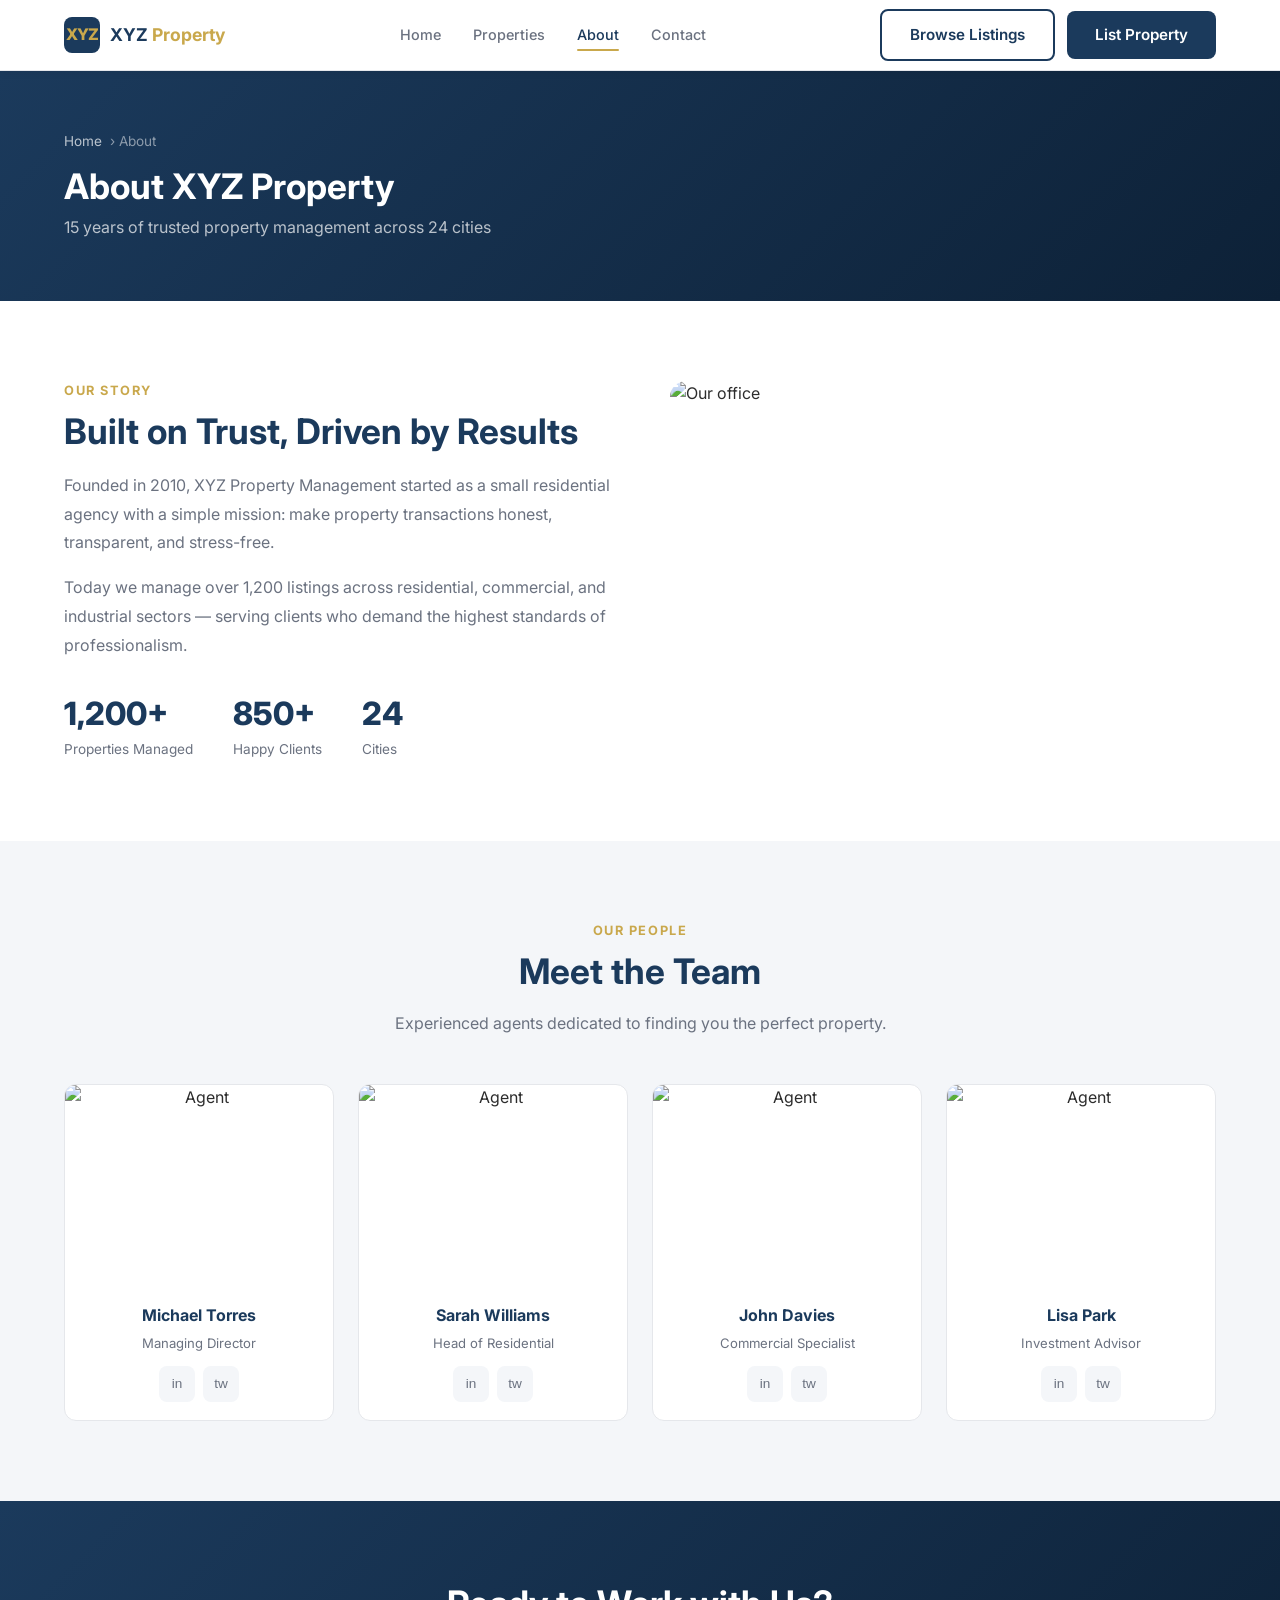
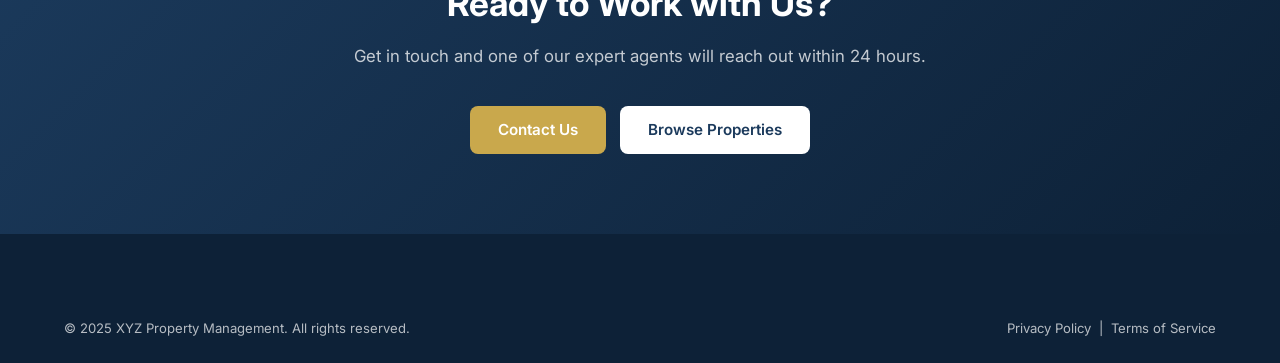
==== about.html @ dd991953 "Build: full XYZ Property Management website" ====
<!DOCTYPE html>
<html lang="en">
<head>
  <meta charset="UTF-8" />
  <meta name="viewport" content="width=device-width, initial-scale=1.0" />
  <title>About — XYZ Property Management</title>
  <link rel="stylesheet" href="assets/css/style.css" />
  <link href="https://fonts.googleapis.com/css2?family=Inter:wght@300;400;500;600;700;800&display=swap" rel="stylesheet" />
</head>
<body>

  <nav class="navbar">
    <div class="container navbar__inner">
      <a href="index.html" class="navbar__logo">
        <div class="logo-icon">XYZ</div>
        <span class="logo-name">XYZ <span>Property</span></span>
      </a>
      <div class="navbar__links">
        <a href="index.html">Home</a>
        <a href="properties.html">Properties</a>
        <a href="about.html" class="active">About</a>
        <a href="contact.html">Contact</a>
      </div>
      <div class="navbar__actions">
        <a href="properties.html" class="btn btn--outline">Browse Listings</a>
        <a href="contact.html" class="btn btn--primary">List Property</a>
      </div>
      <button class="hamburger"><span></span><span></span><span></span></button>
    </div>
  </nav>

  <div class="mobile-menu">
    <button class="mobile-menu__close">&times;</button>
    <a href="index.html">Home</a>
    <a href="properties.html">Properties</a>
    <a href="about.html">About</a>
    <a href="contact.html">Contact</a>
    <a href="contact.html" class="btn btn--primary">List Property</a>
  </div>

  <div class="page-hero">
    <div class="container">
      <div class="breadcrumb"><a href="index.html">Home</a> › About</div>
      <h1>About XYZ Property</h1>
      <p>15 years of trusted property management across 24 cities</p>
    </div>
  </div>

  <!-- Mission -->
  <section class="section section--white">
    <div class="container">
      <div style="display:grid;grid-template-columns:1fr 1fr;gap:60px;align-items:center">
        <div>
          <p class="section-label">Our Story</p>
          <h2 class="section-title">Built on Trust, Driven by Results</h2>
          <p style="color:var(--text-light);line-height:1.8;margin-bottom:16px">Founded in 2010, XYZ Property Management started as a small residential agency with a simple mission: make property transactions honest, transparent, and stress-free.</p>
          <p style="color:var(--text-light);line-height:1.8;margin-bottom:28px">Today we manage over 1,200 listings across residential, commercial, and industrial sectors — serving clients who demand the highest standards of professionalism.</p>
          <div style="display:flex;gap:40px">
            <div><div style="font-size:2rem;font-weight:800;color:var(--primary)">1,200+</div><div style="font-size:0.85rem;color:var(--text-light)">Properties Managed</div></div>
            <div><div style="font-size:2rem;font-weight:800;color:var(--primary)">850+</div><div style="font-size:0.85rem;color:var(--text-light)">Happy Clients</div></div>
            <div><div style="font-size:2rem;font-weight:800;color:var(--primary)">24</div><div style="font-size:0.85rem;color:var(--text-light)">Cities</div></div>
          </div>
        </div>
        <div style="border-radius:16px;overflow:hidden;height:380px">
          <img src="https://picsum.photos/seed/aboutoffice/700/500" alt="Our office" style="width:100%;height:100%;object-fit:cover" />
        </div>
      </div>
    </div>
  </section>

  <!-- Team -->
  <section class="section section--gray">
    <div class="container">
      <div class="section-header section-header--center">
        <p class="section-label">Our People</p>
        <h2 class="section-title">Meet the Team</h2>
        <p class="section-sub">Experienced agents dedicated to finding you the perfect property.</p>
      </div>
      <div class="team-grid">
        <div class="team-card">
          <div class="team-card__img"><img src="https://picsum.photos/seed/agent1/400/300" alt="Agent" /></div>
          <div class="team-card__body">
            <div class="team-card__name">Michael Torres</div>
            <div class="team-card__role">Managing Director</div>
            <div class="team-card__social">
              <button class="social-btn" style="background:var(--bg);color:var(--text-light)">in</button>
              <button class="social-btn" style="background:var(--bg);color:var(--text-light)">tw</button>
            </div>
          </div>
        </div>
        <div class="team-card">
          <div class="team-card__img"><img src="https://picsum.photos/seed/agent2/400/300" alt="Agent" /></div>
          <div class="team-card__body">
            <div class="team-card__name">Sarah Williams</div>
            <div class="team-card__role">Head of Residential</div>
            <div class="team-card__social">
              <button class="social-btn" style="background:var(--bg);color:var(--text-light)">in</button>
              <button class="social-btn" style="background:var(--bg);color:var(--text-light)">tw</button>
            </div>
          </div>
        </div>
        <div class="team-card">
          <div class="team-card__img"><img src="https://picsum.photos/seed/agent3/400/300" alt="Agent" /></div>
          <div class="team-card__body">
            <div class="team-card__name">John Davies</div>
            <div class="team-card__role">Commercial Specialist</div>
            <div class="team-card__social">
              <button class="social-btn" style="background:var(--bg);color:var(--text-light)">in</button>
              <button class="social-btn" style="background:var(--bg);color:var(--text-light)">tw</button>
            </div>
          </div>
        </div>
        <div class="team-card">
          <div class="team-card__img"><img src="https://picsum.photos/seed/agent4/400/300" alt="Agent" /></div>
          <div class="team-card__body">
            <div class="team-card__name">Lisa Park</div>
            <div class="team-card__role">Investment Advisor</div>
            <div class="team-card__social">
              <button class="social-btn" style="background:var(--bg);color:var(--text-light)">in</button>
              <button class="social-btn" style="background:var(--bg);color:var(--text-light)">tw</button>
            </div>
          </div>
        </div>
      </div>
    </div>
  </section>

  <!-- CTA -->
  <section class="cta-section">
    <div class="container">
      <h2>Ready to Work with Us?</h2>
      <p>Get in touch and one of our expert agents will reach out within 24 hours.</p>
      <div class="cta-section__actions">
        <a href="contact.html" class="btn btn--accent">Contact Us</a>
        <a href="properties.html" class="btn btn--white">Browse Properties</a>
      </div>
    </div>
  </section>

  <footer class="footer">
    <div class="container">
      <div class="footer__bottom" style="border-top:none;padding:24px 0">
        <span>&copy; 2025 XYZ Property Management. All rights reserved.</span>
        <span>Privacy Policy &nbsp;|&nbsp; Terms of Service</span>
      </div>
    </div>
  </footer>

  <div class="toast"></div>
  <script src="assets/js/main.js"></script>
</body>
</html>
---- assets/css/style.css ----
/* ── Reset & Variables ────────────────────────────────────────────────────── */
*, *::before, *::after { box-sizing: border-box; margin: 0; padding: 0; }

:root {
  --primary:       #1B3A5C;
  --primary-light: #2D5F8A;
  --accent:        #C9A84C;
  --accent-light:  #E2C97E;
  --bg:            #F4F6F9;
  --white:         #FFFFFF;
  --text:          #2C2C2C;
  --text-light:    #6B7280;
  --border:        #E5E7EB;
  --shadow-sm:     0 2px 8px rgba(0,0,0,0.06);
  --shadow:        0 4px 20px rgba(0,0,0,0.10);
  --shadow-lg:     0 12px 40px rgba(0,0,0,0.14);
  --radius:        12px;
  --radius-sm:     8px;
  --font:          'Inter', sans-serif;
}

html { scroll-behavior: smooth; }
body { background: var(--bg); color: var(--text); font-family: var(--font); line-height: 1.6; }
a { text-decoration: none; color: inherit; }
img { max-width: 100%; display: block; }
ul { list-style: none; }

/* ── Typography ───────────────────────────────────────────────────────────── */
h1 { font-size: clamp(2rem, 5vw, 3.2rem); font-weight: 700; line-height: 1.2; }
h2 { font-size: clamp(1.5rem, 3vw, 2.2rem); font-weight: 700; line-height: 1.3; }
h3 { font-size: 1.2rem; font-weight: 600; }
h4 { font-size: 1rem; font-weight: 600; }

/* ── Buttons ──────────────────────────────────────────────────────────────── */
.btn {
  display: inline-flex;
  align-items: center;
  gap: 8px;
  padding: 12px 28px;
  border-radius: 8px;
  font-size: 0.95rem;
  font-weight: 600;
  cursor: pointer;
  border: none;
  transition: all 0.2s ease;
}
.btn--primary { background: var(--primary); color: var(--white); }
.btn--primary:hover { background: var(--primary-light); transform: translateY(-1px); box-shadow: var(--shadow); }
.btn--accent { background: var(--accent); color: var(--white); }
.btn--accent:hover { background: var(--accent-light); transform: translateY(-1px); }
.btn--outline { background: transparent; color: var(--primary); border: 2px solid var(--primary); }
.btn--outline:hover { background: var(--primary); color: var(--white); }
.btn--white { background: var(--white); color: var(--primary); }
.btn--white:hover { background: var(--accent); color: var(--white); }

/* ── Badge ────────────────────────────────────────────────────────────────── */
.badge {
  display: inline-block;
  padding: 4px 12px;
  border-radius: 20px;
  font-size: 0.75rem;
  font-weight: 600;
  letter-spacing: 0.04em;
  text-transform: uppercase;
}
.badge--sale     { background: #FEE2E2; color: #DC2626; }
.badge--rent     { background: #DBEAFE; color: #1D4ED8; }
.badge--featured { background: #FEF3C7; color: #D97706; }
.badge--new      { background: #D1FAE5; color: #059669; }
.badge--commercial { background: #EDE9FE; color: #7C3AED; }

/* ── Section ──────────────────────────────────────────────────────────────── */
.section { padding: 80px 0; }
.section--gray { background: var(--bg); }
.section--white { background: var(--white); }
.container { max-width: 1200px; margin: 0 auto; padding: 0 24px; }
.section-label { font-size: 0.8rem; font-weight: 700; letter-spacing: 0.12em; text-transform: uppercase; color: var(--accent); margin-bottom: 8px; }
.section-title { color: var(--primary); margin-bottom: 16px; }
.section-sub { color: var(--text-light); font-size: 1rem; max-width: 560px; }
.section-header { margin-bottom: 48px; }
.section-header--center { text-align: center; }
.section-header--center .section-sub { margin: 0 auto; }

/* ══ NAVBAR ════════════════════════════════════════════════════════════════ */
.navbar {
  position: sticky;
  top: 0;
  z-index: 1000;
  background: var(--white);
  border-bottom: 1px solid var(--border);
  box-shadow: var(--shadow-sm);
}
.navbar__inner {
  display: flex;
  align-items: center;
  justify-content: space-between;
  height: 70px;
}
.navbar__logo {
  display: flex;
  align-items: center;
  gap: 10px;
}
.logo-icon {
  width: 36px;
  height: 36px;
  background: var(--primary);
  border-radius: 8px;
  display: flex;
  align-items: center;
  justify-content: center;
  color: var(--accent);
  font-weight: 800;
  font-size: 1rem;
  letter-spacing: -1px;
}
.logo-name { font-size: 1.1rem; font-weight: 700; color: var(--primary); }
.logo-name span { color: var(--accent); }

.navbar__links {
  display: flex;
  align-items: center;
  gap: 32px;
}
.navbar__links a {
  font-size: 0.9rem;
  font-weight: 500;
  color: var(--text-light);
  transition: color 0.2s;
  position: relative;
}
.navbar__links a:hover,
.navbar__links a.active { color: var(--primary); }
.navbar__links a.active::after {
  content: '';
  position: absolute;
  bottom: -4px;
  left: 0; right: 0;
  height: 2px;
  background: var(--accent);
  border-radius: 2px;
}
.navbar__actions { display: flex; align-items: center; gap: 12px; }

.hamburger { display: none; flex-direction: column; gap: 5px; cursor: pointer; background: none; border: none; padding: 4px; }
.hamburger span { display: block; width: 24px; height: 2px; background: var(--primary); border-radius: 2px; transition: all 0.3s; }

/* ══ HERO ══════════════════════════════════════════════════════════════════ */
.hero {
  background: linear-gradient(135deg, var(--primary) 0%, #0d2137 100%);
  padding: 100px 0 80px;
  position: relative;
  overflow: hidden;
}
.hero::before {
  content: '';
  position: absolute;
  top: -50%;
  right: -10%;
  width: 600px;
  height: 600px;
  background: rgba(201,168,76,0.08);
  border-radius: 50%;
}
.hero__inner {
  display: grid;
  grid-template-columns: 1fr 1fr;
  gap: 60px;
  align-items: center;
}
.hero__label { color: var(--accent); font-size: 0.85rem; font-weight: 600; letter-spacing: 0.1em; text-transform: uppercase; margin-bottom: 16px; }
.hero h1 { color: var(--white); margin-bottom: 20px; }
.hero h1 span { color: var(--accent); }
.hero__sub { color: rgba(255,255,255,0.75); font-size: 1.05rem; margin-bottom: 40px; line-height: 1.7; }
.hero__actions { display: flex; gap: 14px; flex-wrap: wrap; }

.hero__search {
  background: var(--white);
  border-radius: 16px;
  padding: 28px;
  box-shadow: var(--shadow-lg);
}
.hero__search h3 { color: var(--primary); margin-bottom: 20px; font-size: 1.1rem; }
.search-grid { display: grid; grid-template-columns: 1fr 1fr; gap: 14px; margin-bottom: 14px; }
.search-field label { display: block; font-size: 0.78rem; font-weight: 600; color: var(--text-light); margin-bottom: 6px; text-transform: uppercase; letter-spacing: 0.05em; }
.search-field select,
.search-field input {
  width: 100%;
  padding: 10px 14px;
  border: 1.5px solid var(--border);
  border-radius: var(--radius-sm);
  font-size: 0.9rem;
  color: var(--text);
  background: var(--white);
  outline: none;
  transition: border-color 0.2s;
  font-family: var(--font);
}
.search-field select:focus,
.search-field input:focus { border-color: var(--primary); }
.search-btn { width: 100%; padding: 13px; font-size: 1rem; border-radius: var(--radius-sm); }

/* ══ STATS BAR ══════════════════════════════════════════════════════════════ */
.stats-bar {
  background: var(--primary);
  padding: 32px 0;
}
.stats-bar__inner {
  display: grid;
  grid-template-columns: repeat(4, 1fr);
  gap: 0;
}
.stat-item {
  text-align: center;
  padding: 0 24px;
  border-right: 1px solid rgba(255,255,255,0.1);
}
.stat-item:last-child { border-right: none; }
.stat-item__number {
  font-size: 2.2rem;
  font-weight: 800;
  color: var(--accent);
  line-height: 1;
  margin-bottom: 6px;
}
.stat-item__label { font-size: 0.85rem; color: rgba(255,255,255,0.7); }

/* ══ PROPERTY CARD ══════════════════════════════════════════════════════════ */
.property-card {
  background: var(--white);
  border-radius: var(--radius);
  overflow: hidden;
  box-shadow: var(--shadow-sm);
  border: 1px solid var(--border);
  transition: transform 0.3s ease, box-shadow 0.3s ease;
}
.property-card:hover { transform: translateY(-6px); box-shadow: var(--shadow-lg); }

.property-card__image {
  position: relative;
  height: 220px;
  overflow: hidden;
}
.property-card__image img { width: 100%; height: 100%; object-fit: cover; transition: transform 0.4s ease; }
.property-card:hover .property-card__image img { transform: scale(1.05); }

.property-card__badges {
  position: absolute;
  top: 14px;
  left: 14px;
  display: flex;
  gap: 6px;
}
.property-card__favorite {
  position: absolute;
  top: 14px;
  right: 14px;
  width: 34px;
  height: 34px;
  background: var(--white);
  border-radius: 50%;
  border: none;
  cursor: pointer;
  display: flex;
  align-items: center;
  justify-content: center;
  color: var(--text-light);
  box-shadow: var(--shadow-sm);
  transition: all 0.2s;
}
.property-card__favorite:hover,
.property-card__favorite.active { color: #DC2626; }
.property-card__favorite svg { fill: currentColor; }

.property-card__body { padding: 18px; }
.property-card__price { font-size: 1.35rem; font-weight: 800; color: var(--primary); margin-bottom: 4px; }
.property-card__price span { font-size: 0.8rem; font-weight: 400; color: var(--text-light); }
.property-card__title { font-size: 1rem; font-weight: 600; color: var(--text); margin-bottom: 6px; }
.property-card__location { font-size: 0.85rem; color: var(--text-light); display: flex; align-items: center; gap: 4px; margin-bottom: 14px; }

.property-card__meta {
  display: flex;
  gap: 16px;
  padding-top: 14px;
  border-top: 1px solid var(--border);
}
.meta-item { display: flex; align-items: center; gap: 5px; font-size: 0.82rem; color: var(--text-light); }
.meta-item svg { color: var(--primary); flex-shrink: 0; }

/* ══ PROPERTIES GRID ════════════════════════════════════════════════════════ */
.properties-grid {
  display: grid;
  grid-template-columns: repeat(3, 1fr);
  gap: 24px;
}

/* ══ FILTERS ════════════════════════════════════════════════════════════════ */
.filters-bar {
  background: var(--white);
  border: 1px solid var(--border);
  border-radius: var(--radius);
  padding: 20px 24px;
  margin-bottom: 32px;
  display: flex;
  gap: 14px;
  flex-wrap: wrap;
  align-items: flex-end;
  box-shadow: var(--shadow-sm);
}
.filter-group { display: flex; flex-direction: column; gap: 6px; flex: 1; min-width: 140px; }
.filter-group label { font-size: 0.78rem; font-weight: 600; color: var(--text-light); text-transform: uppercase; letter-spacing: 0.05em; }
.filter-group select,
.filter-group input {
  padding: 9px 12px;
  border: 1.5px solid var(--border);
  border-radius: var(--radius-sm);
  font-size: 0.88rem;
  color: var(--text);
  background: var(--white);
  outline: none;
  transition: border-color 0.2s;
  font-family: var(--font);
}
.filter-group select:focus,
.filter-group input:focus { border-color: var(--primary); }

/* ══ WHY CHOOSE US ══════════════════════════════════════════════════════════ */
.features-grid {
  display: grid;
  grid-template-columns: repeat(3, 1fr);
  gap: 28px;
}
.feature-card {
  background: var(--white);
  border-radius: var(--radius);
  padding: 32px 28px;
  border: 1px solid var(--border);
  transition: box-shadow 0.3s, transform 0.3s;
}
.feature-card:hover { box-shadow: var(--shadow); transform: translateY(-4px); }
.feature-card__icon {
  width: 52px;
  height: 52px;
  background: rgba(27,58,92,0.08);
  border-radius: 12px;
  display: flex;
  align-items: center;
  justify-content: center;
  margin-bottom: 20px;
  color: var(--primary);
}
.feature-card h3 { color: var(--primary); margin-bottom: 10px; }
.feature-card p { color: var(--text-light); font-size: 0.9rem; line-height: 1.7; }

/* ══ PROPERTY TYPES ═════════════════════════════════════════════════════════ */
.types-grid {
  display: grid;
  grid-template-columns: repeat(4, 1fr);
  gap: 20px;
}
.type-card {
  background: var(--white);
  border-radius: var(--radius);
  padding: 28px 20px;
  text-align: center;
  border: 1.5px solid var(--border);
  cursor: pointer;
  transition: all 0.25s;
}
.type-card:hover, .type-card.active {
  border-color: var(--primary);
  background: var(--primary);
  color: var(--white);
  transform: translateY(-4px);
  box-shadow: var(--shadow);
}
.type-card__icon { font-size: 2.2rem; margin-bottom: 12px; }
.type-card h4 { font-size: 0.95rem; margin-bottom: 4px; }
.type-card p { font-size: 0.8rem; color: var(--text-light); }
.type-card:hover p, .type-card.active p { color: rgba(255,255,255,0.75); }

/* ══ TESTIMONIALS ════════════════════════════════════════════════════════════ */
.testimonials-grid {
  display: grid;
  grid-template-columns: repeat(3, 1fr);
  gap: 24px;
}
.testimonial-card {
  background: var(--white);
  border-radius: var(--radius);
  padding: 28px;
  border: 1px solid var(--border);
  box-shadow: var(--shadow-sm);
}
.testimonial-card__stars { color: var(--accent); font-size: 1rem; margin-bottom: 14px; letter-spacing: 2px; }
.testimonial-card__text { font-size: 0.9rem; color: var(--text-light); line-height: 1.75; margin-bottom: 20px; font-style: italic; }
.testimonial-card__author { display: flex; align-items: center; gap: 12px; }
.testimonial-card__avatar {
  width: 42px;
  height: 42px;
  border-radius: 50%;
  background: var(--primary);
  display: flex;
  align-items: center;
  justify-content: center;
  color: var(--white);
  font-weight: 700;
  font-size: 0.9rem;
  flex-shrink: 0;
}
.testimonial-card__name { font-weight: 600; font-size: 0.9rem; color: var(--text); }
.testimonial-card__role { font-size: 0.78rem; color: var(--text-light); }

/* ══ CTA SECTION ═════════════════════════════════════════════════════════════ */
.cta-section {
  background: linear-gradient(135deg, var(--primary) 0%, #0d2137 100%);
  padding: 80px 0;
  text-align: center;
}
.cta-section h2 { color: var(--white); margin-bottom: 16px; }
.cta-section p { color: rgba(255,255,255,0.75); font-size: 1.05rem; margin-bottom: 36px; }
.cta-section__actions { display: flex; gap: 14px; justify-content: center; flex-wrap: wrap; }

/* ══ FOOTER ══════════════════════════════════════════════════════════════════ */
.footer {
  background: #0d2137;
  color: rgba(255,255,255,0.7);
  padding: 60px 0 0;
}
.footer__grid {
  display: grid;
  grid-template-columns: 2fr 1fr 1fr 1fr;
  gap: 40px;
  margin-bottom: 48px;
}
.footer__brand p { font-size: 0.88rem; line-height: 1.8; margin: 14px 0 20px; }
.footer__brand .logo-name { color: var(--white); }
.footer__brand .logo-icon { background: rgba(255,255,255,0.1); }
.footer__col h4 { color: var(--white); font-size: 0.9rem; margin-bottom: 18px; }
.footer__col li { margin-bottom: 10px; }
.footer__col a { font-size: 0.85rem; transition: color 0.2s; }
.footer__col a:hover { color: var(--accent); }
.footer__social { display: flex; gap: 10px; }
.social-btn {
  width: 36px;
  height: 36px;
  border-radius: 8px;
  background: rgba(255,255,255,0.08);
  display: flex;
  align-items: center;
  justify-content: center;
  color: rgba(255,255,255,0.7);
  font-size: 0.85rem;
  transition: all 0.2s;
  cursor: pointer;
  border: none;
}
.social-btn:hover { background: var(--accent); color: var(--white); }
.footer__bottom {
  border-top: 1px solid rgba(255,255,255,0.08);
  padding: 20px 0;
  display: flex;
  justify-content: space-between;
  align-items: center;
  font-size: 0.82rem;
}

/* ══ PAGE HERO (inner pages) ═════════════════════════════════════════════════ */
.page-hero {
  background: linear-gradient(135deg, var(--primary) 0%, #0d2137 100%);
  padding: 60px 0;
}
.page-hero h1 { color: var(--white); font-size: 2.2rem; margin-bottom: 8px; }
.page-hero p { color: rgba(255,255,255,0.7); }
.breadcrumb { display: flex; align-items: center; gap: 8px; font-size: 0.85rem; color: rgba(255,255,255,0.5); margin-bottom: 12px; }
.breadcrumb a { color: rgba(255,255,255,0.7); }
.breadcrumb a:hover { color: var(--accent); }

/* ══ PROPERTY DETAIL ═════════════════════════════════════════════════════════ */
.property-detail { padding: 60px 0; }
.property-detail__grid { display: grid; grid-template-columns: 1fr 380px; gap: 36px; align-items: start; }

.gallery-main { border-radius: var(--radius); overflow: hidden; margin-bottom: 12px; height: 420px; }
.gallery-main img { width: 100%; height: 100%; object-fit: cover; }
.gallery-thumbs { display: grid; grid-template-columns: repeat(4, 1fr); gap: 10px; }
.gallery-thumb { height: 90px; border-radius: var(--radius-sm); overflow: hidden; cursor: pointer; border: 2px solid transparent; transition: border-color 0.2s; }
.gallery-thumb.active { border-color: var(--primary); }
.gallery-thumb img { width: 100%; height: 100%; object-fit: cover; }

.property-info { background: var(--white); border-radius: var(--radius); padding: 28px; border: 1px solid var(--border); margin-bottom: 24px; }
.property-info__header { display: flex; justify-content: space-between; align-items: flex-start; margin-bottom: 20px; }
.property-info__price { font-size: 2rem; font-weight: 800; color: var(--primary); }
.property-info__price span { font-size: 0.9rem; font-weight: 400; color: var(--text-light); }
.property-info__meta { display: flex; gap: 20px; margin: 20px 0; padding: 20px 0; border-top: 1px solid var(--border); border-bottom: 1px solid var(--border); flex-wrap: wrap; }
.property-info__desc { font-size: 0.92rem; color: var(--text-light); line-height: 1.8; }

.amenities-grid { display: grid; grid-template-columns: repeat(3, 1fr); gap: 10px; margin-top: 16px; }
.amenity-item { display: flex; align-items: center; gap: 8px; font-size: 0.85rem; color: var(--text); padding: 8px 12px; background: var(--bg); border-radius: var(--radius-sm); }
.amenity-item svg { color: var(--primary); flex-shrink: 0; }

/* Agent card */
.agent-card { background: var(--white); border-radius: var(--radius); padding: 24px; border: 1px solid var(--border); position: sticky; top: 90px; }
.agent-card__header { display: flex; align-items: center; gap: 14px; margin-bottom: 20px; padding-bottom: 20px; border-bottom: 1px solid var(--border); }
.agent-avatar { width: 56px; height: 56px; border-radius: 50%; background: var(--primary); display: flex; align-items: center; justify-content: center; color: var(--white); font-weight: 700; font-size: 1.2rem; flex-shrink: 0; }
.agent-name { font-weight: 700; color: var(--primary); }
.agent-title { font-size: 0.82rem; color: var(--text-light); }
.contact-form { display: flex; flex-direction: column; gap: 12px; }
.contact-form input,
.contact-form textarea {
  width: 100%;
  padding: 11px 14px;
  border: 1.5px solid var(--border);
  border-radius: var(--radius-sm);
  font-size: 0.88rem;
  font-family: var(--font);
  color: var(--text);
  outline: none;
  transition: border-color 0.2s;
  resize: vertical;
}
.contact-form input:focus,
.contact-form textarea:focus { border-color: var(--primary); }

/* ══ MORTGAGE CALCULATOR ════════════════════════════════════════════════════ */
.calculator {
  background: var(--white);
  border-radius: var(--radius);
  padding: 28px;
  border: 1px solid var(--border);
  margin-bottom: 24px;
}
.calculator h3 { color: var(--primary); margin-bottom: 20px; }
.calc-grid { display: grid; grid-template-columns: 1fr 1fr; gap: 14px; margin-bottom: 20px; }
.calc-field { display: flex; flex-direction: column; gap: 6px; }
.calc-field label { font-size: 0.78rem; font-weight: 600; color: var(--text-light); text-transform: uppercase; letter-spacing: 0.05em; }
.calc-field input {
  padding: 10px 12px;
  border: 1.5px solid var(--border);
  border-radius: var(--radius-sm);
  font-size: 0.9rem;
  font-family: var(--font);
  outline: none;
  transition: border-color 0.2s;
}
.calc-field input:focus { border-color: var(--primary); }
.calc-result {
  background: var(--primary);
  border-radius: var(--radius-sm);
  padding: 18px;
  text-align: center;
  color: var(--white);
}
.calc-result__label { font-size: 0.82rem; opacity: 0.75; margin-bottom: 4px; }
.calc-result__amount { font-size: 1.8rem; font-weight: 800; color: var(--accent); }

/* ══ ABOUT PAGE ═════════════════════════════════════════════════════════════ */
.team-grid { display: grid; grid-template-columns: repeat(4, 1fr); gap: 24px; }
.team-card { background: var(--white); border-radius: var(--radius); overflow: hidden; border: 1px solid var(--border); text-align: center; transition: box-shadow 0.3s, transform 0.3s; }
.team-card:hover { box-shadow: var(--shadow); transform: translateY(-4px); }
.team-card__img { height: 200px; overflow: hidden; }
.team-card__img img { width: 100%; height: 100%; object-fit: cover; }
.team-card__body { padding: 18px; }
.team-card__name { font-weight: 700; color: var(--primary); margin-bottom: 4px; }
.team-card__role { font-size: 0.82rem; color: var(--text-light); margin-bottom: 12px; }
.team-card__social { display: flex; justify-content: center; gap: 8px; }

/* ══ CONTACT PAGE ═══════════════════════════════════════════════════════════ */
.contact-grid { display: grid; grid-template-columns: 1fr 1.4fr; gap: 40px; }
.contact-info { display: flex; flex-direction: column; gap: 20px; }
.contact-info-item { display: flex; gap: 16px; align-items: flex-start; }
.contact-info-icon { width: 44px; height: 44px; background: rgba(27,58,92,0.08); border-radius: 10px; display: flex; align-items: center; justify-content: center; color: var(--primary); flex-shrink: 0; }
.contact-info-text h4 { color: var(--primary); margin-bottom: 4px; }
.contact-info-text p { font-size: 0.88rem; color: var(--text-light); }
.contact-form-card { background: var(--white); border-radius: var(--radius); padding: 36px; border: 1px solid var(--border); box-shadow: var(--shadow-sm); }
.contact-form-card h3 { color: var(--primary); margin-bottom: 24px; }
.form-row { display: grid; grid-template-columns: 1fr 1fr; gap: 14px; }
.full-form input,
.full-form select,
.full-form textarea {
  width: 100%;
  padding: 12px 14px;
  border: 1.5px solid var(--border);
  border-radius: var(--radius-sm);
  font-size: 0.9rem;
  font-family: var(--font);
  color: var(--text);
  outline: none;
  transition: border-color 0.2s;
  margin-bottom: 14px;
}
.full-form input:focus,
.full-form select:focus,
.full-form textarea:focus { border-color: var(--primary); }
.full-form textarea { resize: vertical; min-height: 130px; }

/* ══ MAP PLACEHOLDER ═════════════════════════════════════════════════════════ */
.map-placeholder {
  background: #e8edf2;
  border-radius: var(--radius);
  height: 300px;
  display: flex;
  flex-direction: column;
  align-items: center;
  justify-content: center;
  color: var(--text-light);
  border: 1px solid var(--border);
  gap: 10px;
}
.map-placeholder svg { color: var(--primary); opacity: 0.4; }

/* ══ MOBILE MENU ════════════════════════════════════════════════════════════ */
.mobile-menu {
  display: none;
  position: fixed;
  inset: 0;
  background: var(--white);
  z-index: 999;
  padding: 80px 24px 40px;
  flex-direction: column;
  gap: 8px;
}
.mobile-menu.open { display: flex; }
.mobile-menu a { padding: 14px 0; font-size: 1.1rem; font-weight: 500; color: var(--text); border-bottom: 1px solid var(--border); }
.mobile-menu .btn { margin-top: 20px; justify-content: center; }
.mobile-menu__close { position: absolute; top: 20px; right: 24px; background: none; border: none; font-size: 1.6rem; cursor: pointer; color: var(--text); }

/* ══ PAGINATION ═════════════════════════════════════════════════════════════ */
.pagination { display: flex; justify-content: center; gap: 8px; margin-top: 48px; }
.page-btn {
  width: 40px;
  height: 40px;
  border-radius: var(--radius-sm);
  border: 1.5px solid var(--border);
  background: var(--white);
  color: var(--text);
  font-size: 0.9rem;
  cursor: pointer;
  display: flex;
  align-items: center;
  justify-content: center;
  transition: all 0.2s;
  font-family: var(--font);
}
.page-btn:hover { border-color: var(--primary); color: var(--primary); }
.page-btn.active { background: var(--primary); border-color: var(--primary); color: var(--white); }

/* ══ TOAST NOTIFICATION ══════════════════════════════════════════════════════ */
.toast {
  position: fixed;
  bottom: 24px;
  right: 24px;
  background: var(--primary);
  color: var(--white);
  padding: 14px 20px;
  border-radius: var(--radius-sm);
  font-size: 0.9rem;
  box-shadow: var(--shadow-lg);
  z-index: 9999;
  transform: translateY(100px);
  opacity: 0;
  transition: all 0.3s ease;
  display: flex;
  align-items: center;
  gap: 10px;
}
.toast.show { transform: translateY(0); opacity: 1; }
.toast--success { background: #059669; }

/* ══ RESPONSIVE ══════════════════════════════════════════════════════════════ */
@media (max-width: 1024px) {
  .properties-grid { grid-template-columns: repeat(2, 1fr); }
  .features-grid { grid-template-columns: repeat(2, 1fr); }
  .types-grid { grid-template-columns: repeat(2, 1fr); }
  .testimonials-grid { grid-template-columns: repeat(2, 1fr); }
  .footer__grid { grid-template-columns: 1fr 1fr; gap: 30px; }
  .team-grid { grid-template-columns: repeat(2, 1fr); }
  .hero__inner { grid-template-columns: 1fr; gap: 40px; }
  .stats-bar__inner { grid-template-columns: repeat(2, 1fr); gap: 20px; }
  .stat-item { border-right: none; border-bottom: 1px solid rgba(255,255,255,0.1); padding-bottom: 20px; }
  .stat-item:nth-child(odd) { border-right: 1px solid rgba(255,255,255,0.1); }
  .property-detail__grid { grid-template-columns: 1fr; }
  .contact-grid { grid-template-columns: 1fr; }
}

@media (max-width: 768px) {
  .navbar__links, .navbar__actions { display: none; }
  .hamburger { display: flex; }
  .properties-grid { grid-template-columns: 1fr; }
  .features-grid { grid-template-columns: 1fr; }
  .types-grid { grid-template-columns: repeat(2, 1fr); }
  .testimonials-grid { grid-template-columns: 1fr; }
  .footer__grid { grid-template-columns: 1fr; }
  .team-grid { grid-template-columns: repeat(2, 1fr); }
  .search-grid { grid-template-columns: 1fr; }
  .section { padding: 50px 0; }
  .calc-grid { grid-template-columns: 1fr; }
  .amenities-grid { grid-template-columns: repeat(2, 1fr); }
  .form-row { grid-template-columns: 1fr; }
}
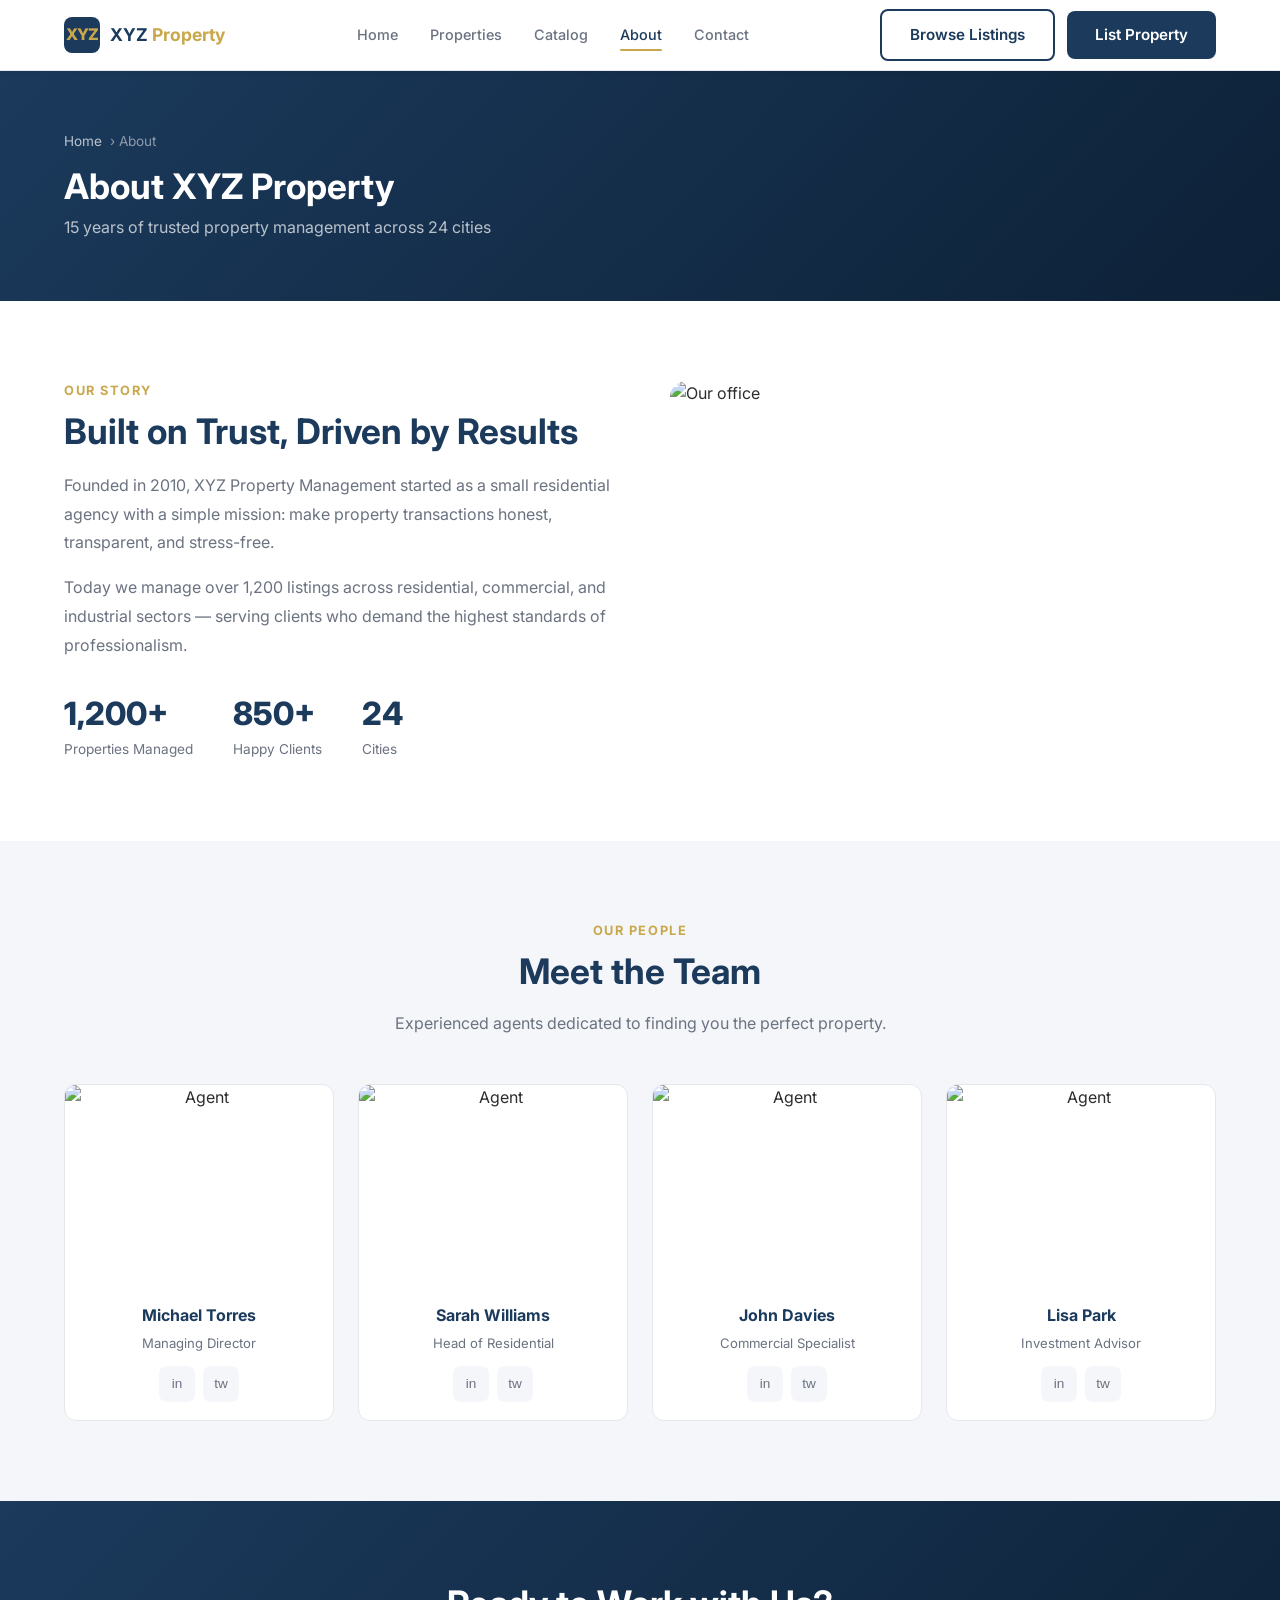
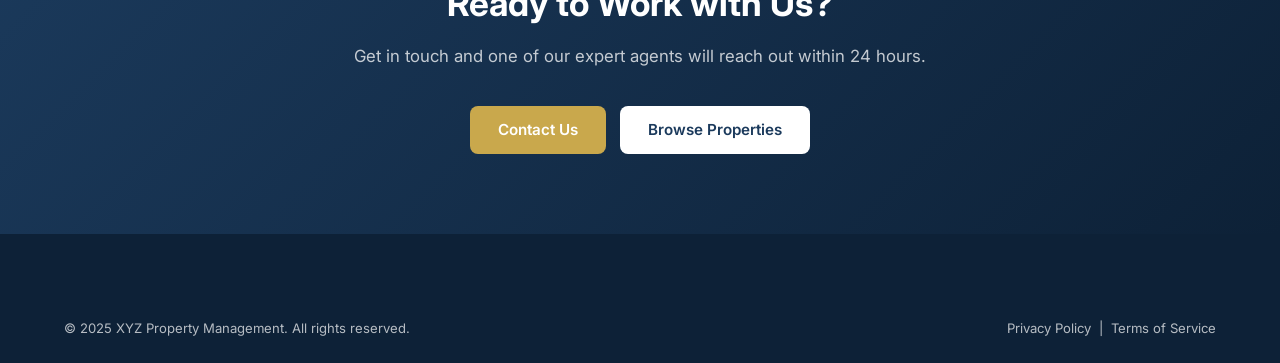
==== commit c9c095ea: "Fix: add Catalog to navbar on all pages" ====
--- a/about.html
+++ b/about.html
@@ -18,6 +18,7 @@
       <div class="navbar__links">
         <a href="index.html">Home</a>
         <a href="properties.html">Properties</a>
+        <a href="catalog.html">Catalog</a>
         <a href="about.html" class="active">About</a>
         <a href="contact.html">Contact</a>
       </div>
@@ -33,7 +34,9 @@
     <button class="mobile-menu__close">&times;</button>
     <a href="index.html">Home</a>
     <a href="properties.html">Properties</a>
-    <a href="about.html">About</a>
+        <a href="catalog.html">Catalog</a>
+    <a href="catalog.html">Catalog</a>
+        <a href="about.html">About</a>
     <a href="contact.html">Contact</a>
     <a href="contact.html" class="btn btn--primary">List Property</a>
   </div>
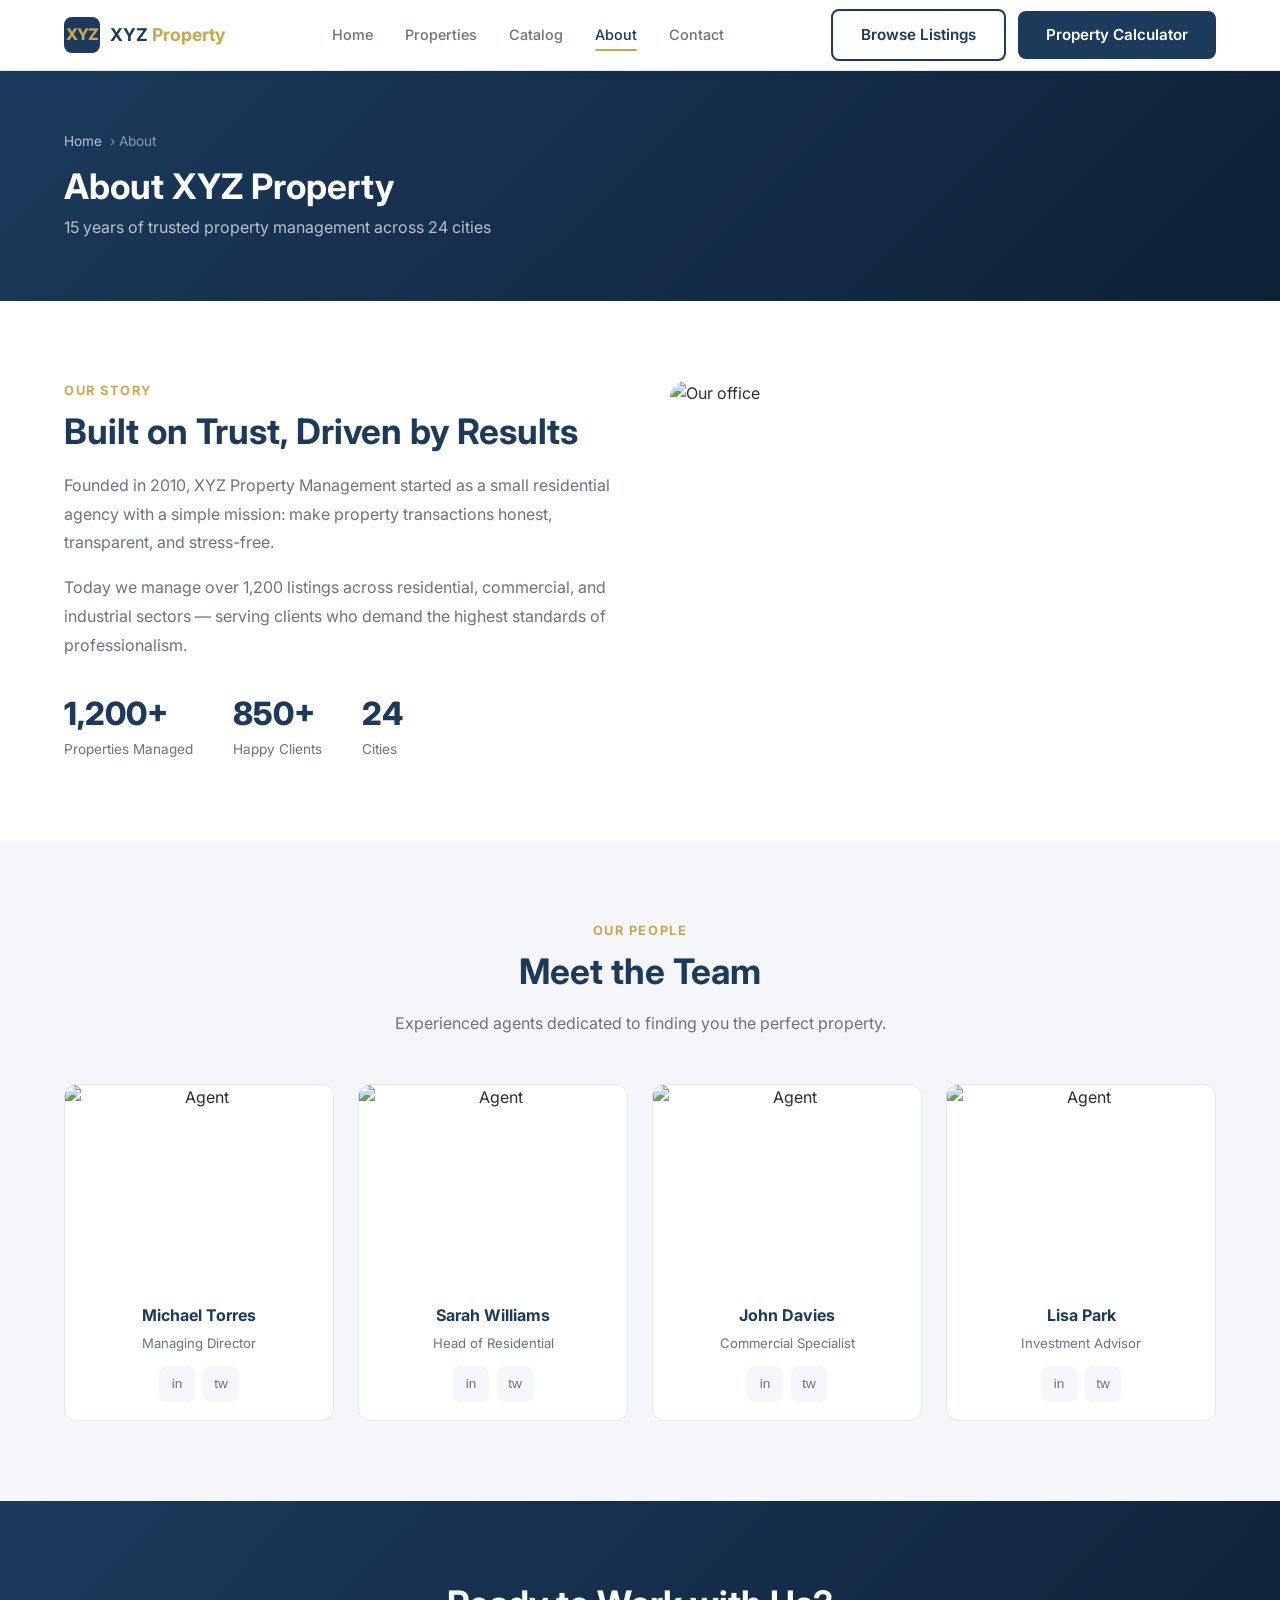
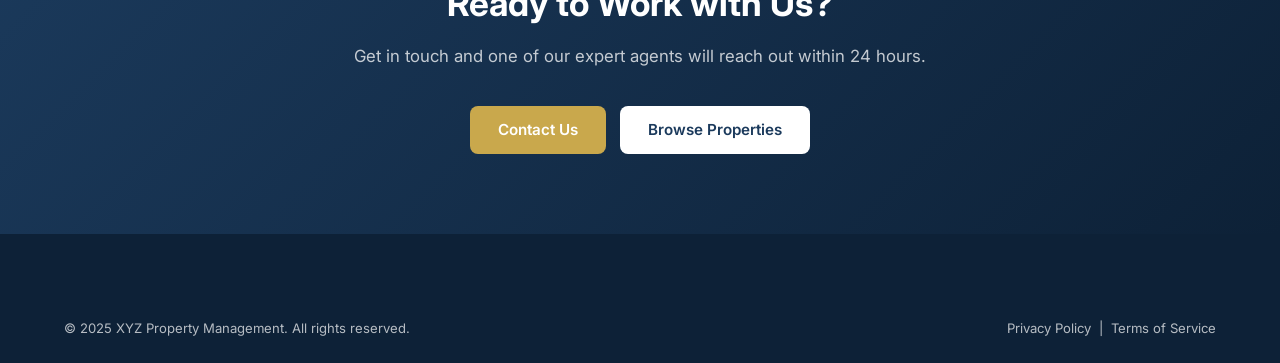
==== commit 575dd532: "Add moving cost calculator page, update nav button" ====
--- a/about.html
+++ b/about.html
@@ -24,7 +24,7 @@
       </div>
       <div class="navbar__actions">
         <a href="properties.html" class="btn btn--outline">Browse Listings</a>
-        <a href="contact.html" class="btn btn--primary">List Property</a>
+        <a href="calculator.html" class="btn btn--primary">Property Calculator</a>
       </div>
       <button class="hamburger"><span></span><span></span><span></span></button>
     </div>
@@ -38,7 +38,7 @@
     <a href="catalog.html">Catalog</a>
         <a href="about.html">About</a>
     <a href="contact.html">Contact</a>
-    <a href="contact.html" class="btn btn--primary">List Property</a>
+    <a href="calculator.html" class="btn btn--primary">Property Calculator</a>
   </div>
 
   <div class="page-hero">
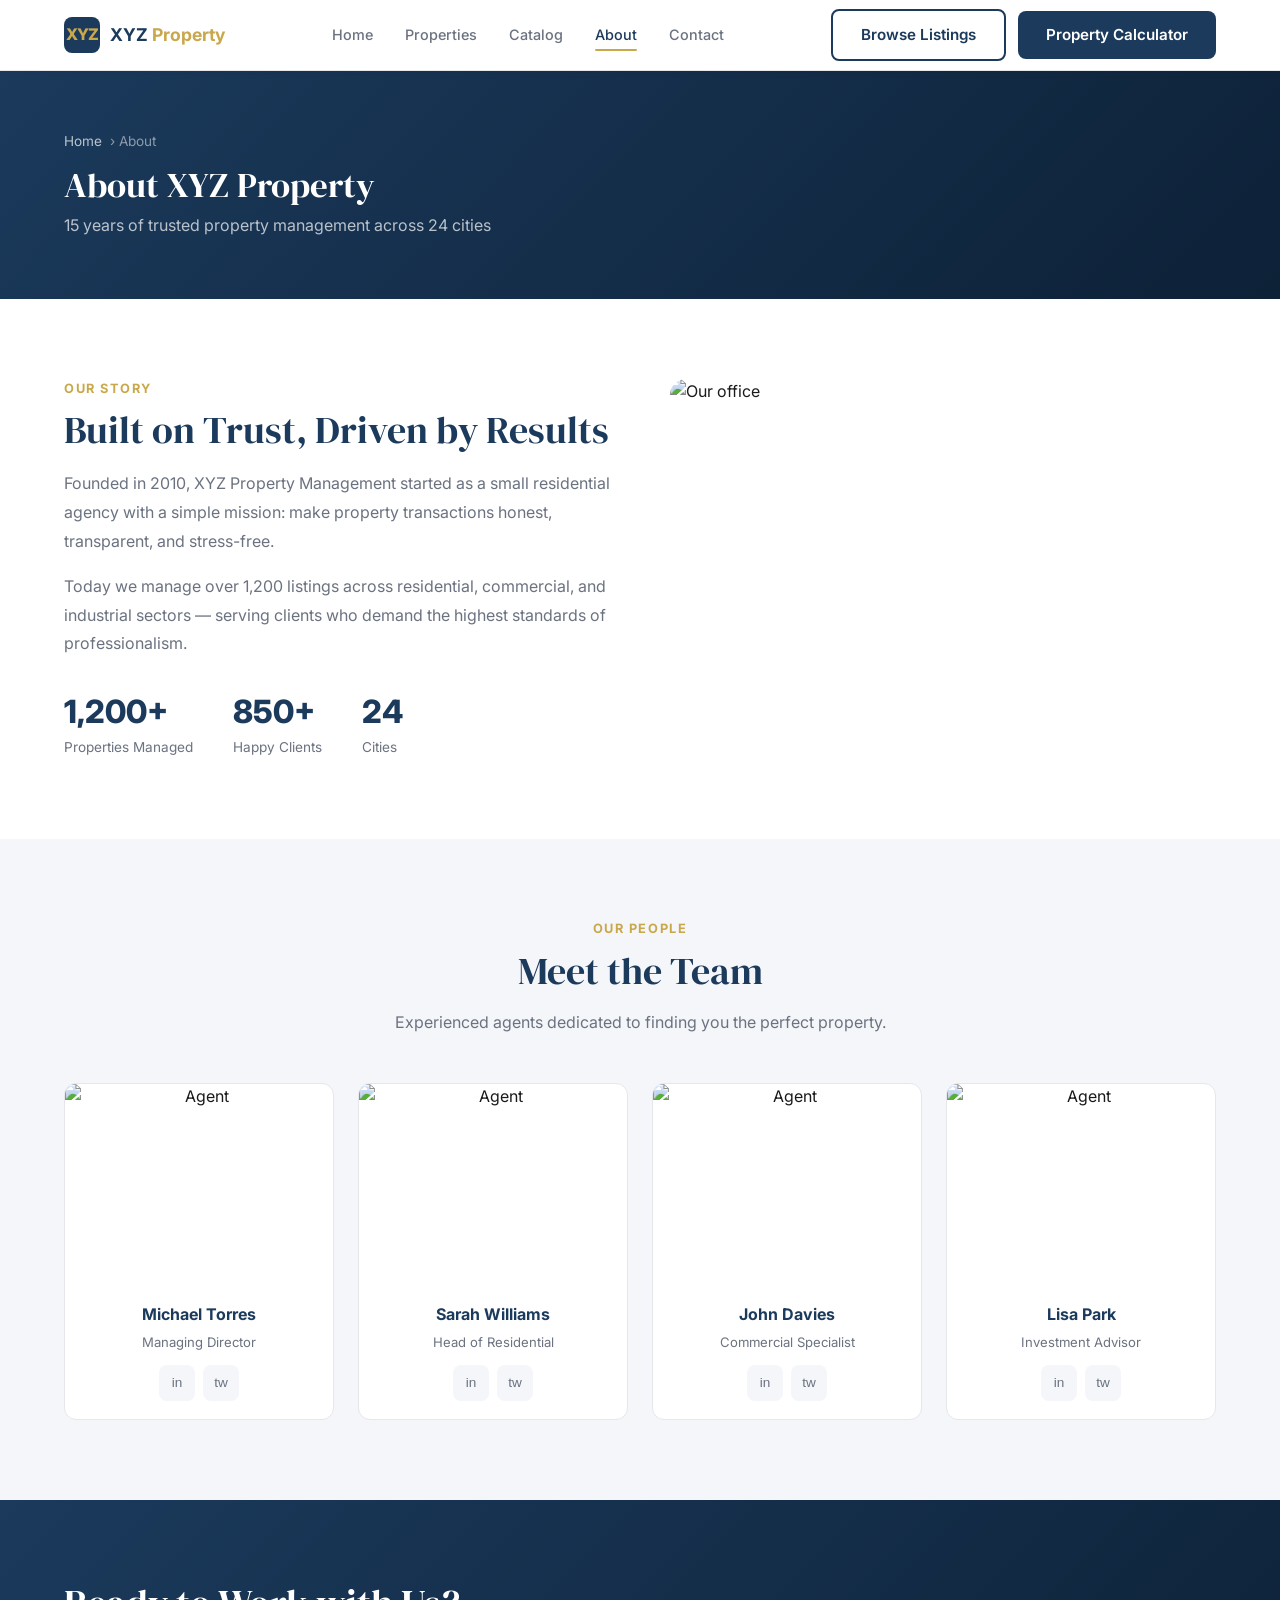
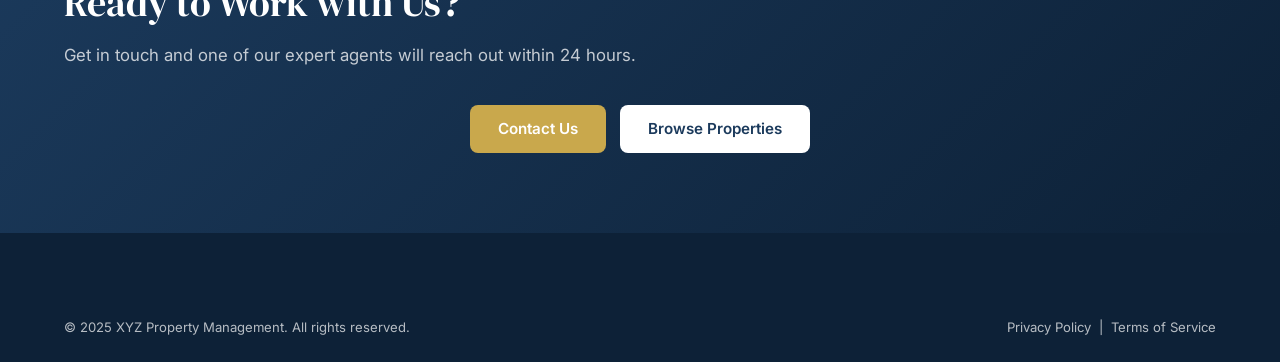
==== commit 8a33f519: "Add favicon, DM Serif Display font to all pages, replace emoji type icons with SVG - Add favicon.svg" ====
--- a/about.html
+++ b/about.html
@@ -4,8 +4,9 @@
   <meta charset="UTF-8" />
   <meta name="viewport" content="width=device-width, initial-scale=1.0" />
   <title>About — XYZ Property Management</title>
+  <link rel="icon" href="favicon.svg" type="image/svg+xml" />
   <link rel="stylesheet" href="assets/css/style.css" />
-  <link href="https://fonts.googleapis.com/css2?family=Inter:wght@300;400;500;600;700;800&display=swap" rel="stylesheet" />
+  <link href="https://fonts.googleapis.com/css2?family=Inter:wght@300;400;500;600;700;800&family=DM+Serif+Display:ital@0;1&display=swap" rel="stylesheet" />
 </head>
 <body>
 
--- a/assets/css/style.css
+++ b/assets/css/style.css
@@ -8,15 +8,16 @@
   --accent-light:  #E2C97E;
   --bg:            #F4F6F9;
   --white:         #FFFFFF;
-  --text:          #2C2C2C;
+  --text:          #1a1a1a;
   --text-light:    #6B7280;
   --border:        #E5E7EB;
   --shadow-sm:     0 2px 8px rgba(0,0,0,0.06);
   --shadow:        0 4px 20px rgba(0,0,0,0.10);
   --shadow-lg:     0 12px 40px rgba(0,0,0,0.14);
   --radius:        12px;
-  --radius-sm:     8px;
+  --radius-sm:     6px;
   --font:          'Inter', sans-serif;
+  --font-display:  'DM Serif Display', serif;
 }
 
 html { scroll-behavior: smooth; }
@@ -26,10 +27,11 @@
 ul { list-style: none; }
 
 /* ── Typography ───────────────────────────────────────────────────────────── */
-h1 { font-size: clamp(2rem, 5vw, 3.2rem); font-weight: 700; line-height: 1.2; }
-h2 { font-size: clamp(1.5rem, 3vw, 2.2rem); font-weight: 700; line-height: 1.3; }
-h3 { font-size: 1.2rem; font-weight: 600; }
-h4 { font-size: 1rem; font-weight: 600; }
+h1 { font-family: var(--font-display); font-size: clamp(2.2rem, 5vw, 3.6rem); font-weight: 400; line-height: 1.15; }
+h2 { font-family: var(--font-display); font-size: clamp(1.8rem, 3vw, 2.6rem); font-weight: 400; line-height: 1.2; }
+h1 em, h2 em { font-style: italic; color: var(--accent); }
+h3 { font-size: 1.1rem; font-weight: 600; }
+h4 { font-size: 0.95rem; font-weight: 600; }
 
 /* ── Buttons ──────────────────────────────────────────────────────────────── */
 .btn {
@@ -147,32 +149,33 @@
 
 /* ══ HERO ══════════════════════════════════════════════════════════════════ */
 .hero {
-  background: linear-gradient(135deg, var(--primary) 0%, #0d2137 100%);
-  padding: 100px 0 80px;
+  background: var(--primary);
+  padding: 80px 0 70px;
   position: relative;
   overflow: hidden;
 }
-.hero::before {
+.hero--asymmetric::after {
   content: '';
   position: absolute;
-  top: -50%;
-  right: -10%;
-  width: 600px;
-  height: 600px;
-  background: rgba(201,168,76,0.08);
-  border-radius: 50%;
+  bottom: 0; right: 0;
+  width: 40%;
+  height: 100%;
+  background: rgba(255,255,255,0.03);
+  clip-path: polygon(15% 0, 100% 0, 100% 100%, 0% 100%);
 }
 .hero__inner {
   display: grid;
-  grid-template-columns: 1fr 1fr;
-  gap: 60px;
-  align-items: center;
-}
-.hero__label { color: var(--accent); font-size: 0.85rem; font-weight: 600; letter-spacing: 0.1em; text-transform: uppercase; margin-bottom: 16px; }
-.hero h1 { color: var(--white); margin-bottom: 20px; }
-.hero h1 span { color: var(--accent); }
-.hero__sub { color: rgba(255,255,255,0.75); font-size: 1.05rem; margin-bottom: 40px; line-height: 1.7; }
-.hero__actions { display: flex; gap: 14px; flex-wrap: wrap; }
+  grid-template-columns: 1.1fr 0.9fr;
+  gap: 70px;
+  align-items: center;
+}
+.hero__eyebrow { color: rgba(255,255,255,0.85); font-size: 0.8rem; letter-spacing: 0.12em; text-transform: uppercase; margin-bottom: 20px; }
+.hero h1 { color: var(--white); margin-bottom: 22px; }
+.hero h1 em { color: var(--accent); font-style: italic; }
+.hero__sub { color: rgba(255,255,255,0.7); font-size: 1rem; margin-bottom: 36px; line-height: 1.75; max-width: 420px; }
+.hero__actions { display: flex; gap: 12px; flex-wrap: wrap; margin-bottom: 20px; }
+.hero__trust { font-size: 0.78rem; color: rgba(255,255,255,0.4); letter-spacing: 0.03em; }
+.hero__search-label { font-size: 0.75rem; font-weight: 700; letter-spacing: 0.1em; text-transform: uppercase; color: var(--text-light); margin-bottom: 14px; }
 
 .hero__search {
   background: var(--white);
@@ -666,6 +669,128 @@
 .toast.show { transform: translateY(0); opacity: 1; }
 .toast--success { background: #059669; }
 
+/* ── Subcategory Tab Bar ──────────────────────────────────────────────────── */
+.subcat-bar {
+  background: var(--white);
+  border-bottom: 1px solid var(--border);
+  padding: 0;
+}
+.subcat-tabs {
+  display: flex;
+  gap: 0;
+  overflow-x: auto;
+  scrollbar-width: none;
+}
+.subcat-tabs::-webkit-scrollbar { display: none; }
+.subcat-btn {
+  padding: 16px 22px;
+  font-size: 0.85rem;
+  font-weight: 500;
+  color: var(--text-light);
+  background: none;
+  border: none;
+  border-bottom: 2px solid transparent;
+  cursor: pointer;
+  white-space: nowrap;
+  transition: all 0.2s;
+  font-family: var(--font);
+}
+.subcat-btn:hover { color: var(--primary); }
+.subcat-btn.active { color: var(--primary); border-bottom-color: var(--accent); font-weight: 600; }
+
+/* ── Ghost Buttons ─────────────────────────────────────────────────────────── */
+.btn--ghost {
+  background: transparent;
+  color: rgba(255,255,255,0.85);
+  border: 1.5px solid rgba(255,255,255,0.3);
+}
+.btn--ghost:hover { background: rgba(255,255,255,0.1); border-color: rgba(255,255,255,0.6); }
+.btn--ghost-white {
+  background: transparent;
+  color: rgba(255,255,255,0.7);
+  border: 1.5px solid rgba(255,255,255,0.22);
+  font-size: 0.88rem;
+}
+.btn--ghost-white:hover { color: var(--white); border-color: rgba(255,255,255,0.5); }
+
+/* ── Listings Header ──────────────────────────────────────────────────────── */
+.listings-header {
+  display: flex;
+  justify-content: space-between;
+  align-items: flex-end;
+  margin-bottom: 40px;
+}
+.listings-header .section-title { margin-bottom: 4px; }
+.listings-header .section-sub { margin-bottom: 0; }
+
+/* ── Types Editorial ──────────────────────────────────────────────────────── */
+.types-editorial {
+  display: grid;
+  grid-template-columns: 1fr 2fr;
+  gap: 60px;
+  align-items: center;
+}
+
+/* ── How We Work Grid ─────────────────────────────────────────────────────── */
+.how-grid {
+  display: grid;
+  grid-template-columns: 1fr 1fr;
+  gap: 80px;
+  align-items: start;
+}
+.how-grid__right { display: flex; flex-direction: column; }
+.how-item {
+  display: flex;
+  gap: 24px;
+  padding: 24px 0;
+  border-bottom: 1px solid var(--border);
+}
+.how-item:first-child { border-top: 1px solid var(--border); }
+.how-item__num {
+  font-family: var(--font-display);
+  font-size: 2rem;
+  color: var(--accent);
+  opacity: 0.55;
+  line-height: 1;
+  min-width: 44px;
+  padding-top: 2px;
+}
+.how-item h4 { color: var(--primary); margin-bottom: 6px; font-size: 0.95rem; }
+.how-item p { font-size: 0.875rem; color: var(--text-light); line-height: 1.7; }
+
+/* ── Testimonials Editorial ───────────────────────────────────────────────── */
+.testimonials-editorial__heading { margin-bottom: 36px; }
+.testimonials-editorial__cards {
+  display: grid;
+  grid-template-columns: 1.5fr 1fr;
+  gap: 20px;
+  align-items: stretch;
+}
+.testimonials-editorial__stack { display: flex; flex-direction: column; gap: 20px; }
+.testimonial-card--large {
+  padding: 40px;
+  border: 2px solid var(--primary);
+  display: flex;
+  flex-direction: column;
+  justify-content: space-between;
+}
+.testimonial-card--large .testimonial-card__text {
+  font-size: 1.05rem;
+  line-height: 1.85;
+  margin-bottom: 32px;
+}
+
+/* ── CTA Editorial ────────────────────────────────────────────────────────── */
+.cta-editorial {
+  display: grid;
+  grid-template-columns: 1fr auto;
+  gap: 60px;
+  align-items: center;
+  text-align: left;
+}
+.cta-editorial h2 { margin-bottom: 0; }
+.cta-section { text-align: left; }
+
 /* ══ RESPONSIVE ══════════════════════════════════════════════════════════════ */
 @media (max-width: 1024px) {
   .properties-grid { grid-template-columns: repeat(2, 1fr); }
@@ -680,6 +805,10 @@
   .stat-item:nth-child(odd) { border-right: 1px solid rgba(255,255,255,0.1); }
   .property-detail__grid { grid-template-columns: 1fr; }
   .contact-grid { grid-template-columns: 1fr; }
+  .types-editorial { grid-template-columns: 1fr; gap: 32px; }
+  .how-grid { grid-template-columns: 1fr; gap: 40px; }
+  .testimonials-editorial__cards { grid-template-columns: 1fr; }
+  .cta-editorial { grid-template-columns: 1fr; gap: 32px; }
 }
 
 @media (max-width: 768px) {
@@ -696,4 +825,7 @@
   .calc-grid { grid-template-columns: 1fr; }
   .amenities-grid { grid-template-columns: repeat(2, 1fr); }
   .form-row { grid-template-columns: 1fr; }
-}
+  .listings-header { flex-direction: column; align-items: flex-start; gap: 16px; }
+  .testimonial-card--large { padding: 24px; }
+  .cta-editorial { gap: 24px; }
+}
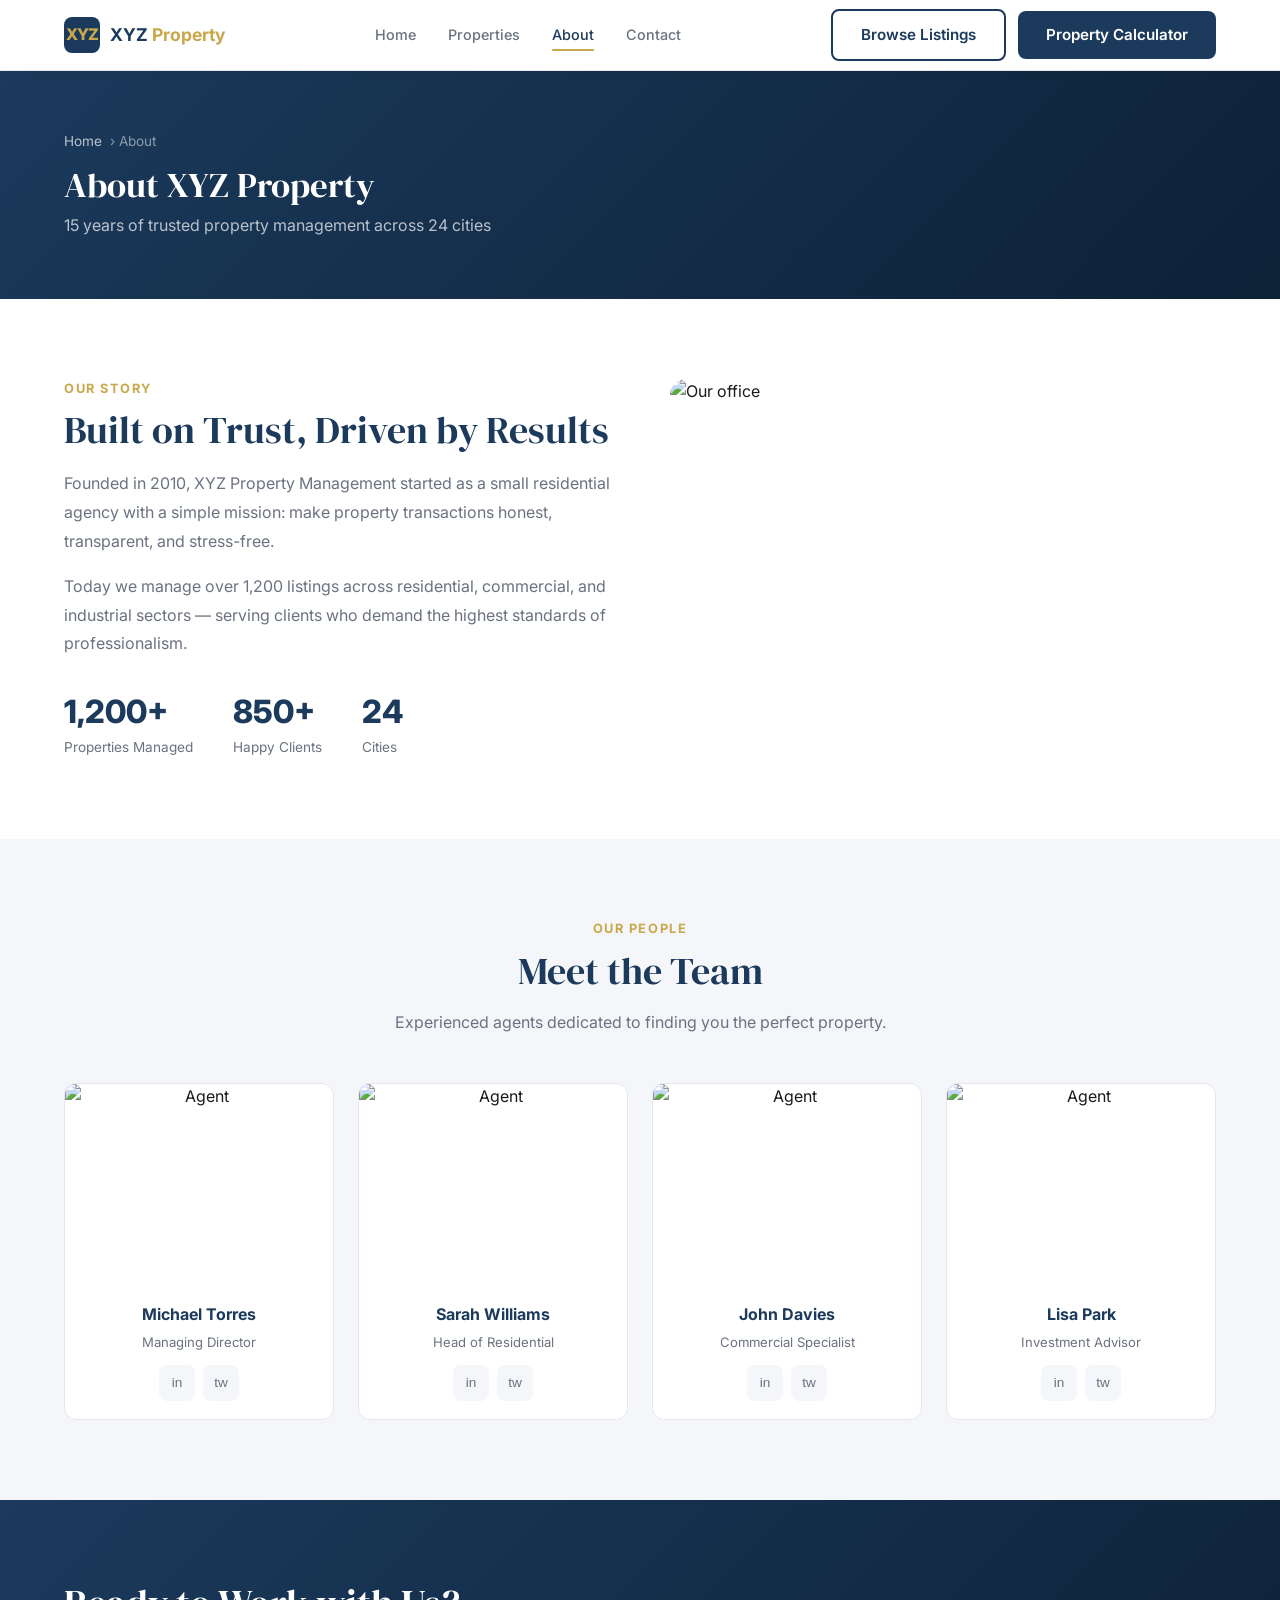
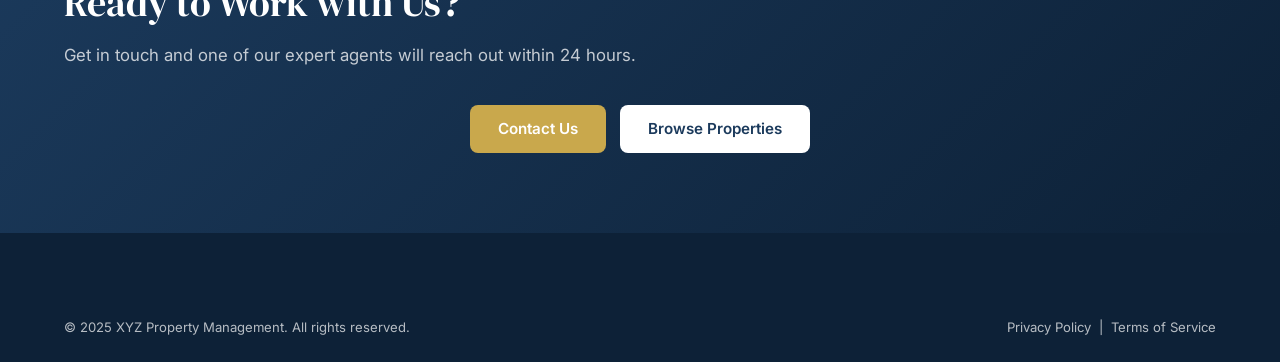
==== commit c25bc41f: "Remove catalog page — redundant with properties page Co-Authored-By: Claude Sonnet 4.6 <noreply@anth" ====
--- a/about.html
+++ b/about.html
@@ -9,7 +9,6 @@
   <link href="https://fonts.googleapis.com/css2?family=Inter:wght@300;400;500;600;700;800&family=DM+Serif+Display:ital@0;1&display=swap" rel="stylesheet" />
 </head>
 <body>
-
   <nav class="navbar">
     <div class="container navbar__inner">
       <a href="index.html" class="navbar__logo">
@@ -19,7 +18,6 @@
       <div class="navbar__links">
         <a href="index.html">Home</a>
         <a href="properties.html">Properties</a>
-        <a href="catalog.html">Catalog</a>
         <a href="about.html" class="active">About</a>
         <a href="contact.html">Contact</a>
       </div>
@@ -30,18 +28,14 @@
       <button class="hamburger"><span></span><span></span><span></span></button>
     </div>
   </nav>
-
   <div class="mobile-menu">
     <button class="mobile-menu__close">&times;</button>
     <a href="index.html">Home</a>
     <a href="properties.html">Properties</a>
-        <a href="catalog.html">Catalog</a>
-    <a href="catalog.html">Catalog</a>
         <a href="about.html">About</a>
     <a href="contact.html">Contact</a>
     <a href="calculator.html" class="btn btn--primary">Property Calculator</a>
   </div>
-
   <div class="page-hero">
     <div class="container">
       <div class="breadcrumb"><a href="index.html">Home</a> › About</div>
@@ -49,7 +43,6 @@
       <p>15 years of trusted property management across 24 cities</p>
     </div>
   </div>
-
   <!-- Mission -->
   <section class="section section--white">
     <div class="container">
@@ -71,7 +64,6 @@
       </div>
     </div>
   </section>
-
   <!-- Team -->
   <section class="section section--gray">
     <div class="container">
@@ -128,7 +120,6 @@
       </div>
     </div>
   </section>
-
   <!-- CTA -->
   <section class="cta-section">
     <div class="container">
@@ -140,7 +131,6 @@
       </div>
     </div>
   </section>
-
   <footer class="footer">
     <div class="container">
       <div class="footer__bottom" style="border-top:none;padding:24px 0">
@@ -149,7 +139,6 @@
       </div>
     </div>
   </footer>
-
   <div class="toast"></div>
   <script src="assets/js/main.js"></script>
 </body>
--- a/assets/css/style.css
+++ b/assets/css/style.css
@@ -162,6 +162,7 @@
   height: 100%;
   background: rgba(255,255,255,0.03);
   clip-path: polygon(15% 0, 100% 0, 100% 100%, 0% 100%);
+  pointer-events: none;
 }
 .hero__inner {
   display: grid;
@@ -182,6 +183,8 @@
   border-radius: 16px;
   padding: 28px;
   box-shadow: var(--shadow-lg);
+  position: relative;
+  z-index: 10;
 }
 .hero__search h3 { color: var(--primary); margin-bottom: 20px; font-size: 1.1rem; }
 .search-grid { display: grid; grid-template-columns: 1fr 1fr; gap: 14px; margin-bottom: 14px; }
@@ -502,7 +505,7 @@
 .amenity-item svg { color: var(--primary); flex-shrink: 0; }
 
 /* Agent card */
-.agent-card { background: var(--white); border-radius: var(--radius); padding: 24px; border: 1px solid var(--border); position: sticky; top: 90px; }
+.agent-card { background: var(--white); border-radius: var(--radius); padding: 24px; border: 1px solid var(--border); }
 .agent-card__header { display: flex; align-items: center; gap: 14px; margin-bottom: 20px; padding-bottom: 20px; border-bottom: 1px solid var(--border); }
 .agent-avatar { width: 56px; height: 56px; border-radius: 50%; background: var(--primary); display: flex; align-items: center; justify-content: center; color: var(--white); font-weight: 700; font-size: 1.2rem; flex-shrink: 0; }
 .agent-name { font-weight: 700; color: var(--primary); }
